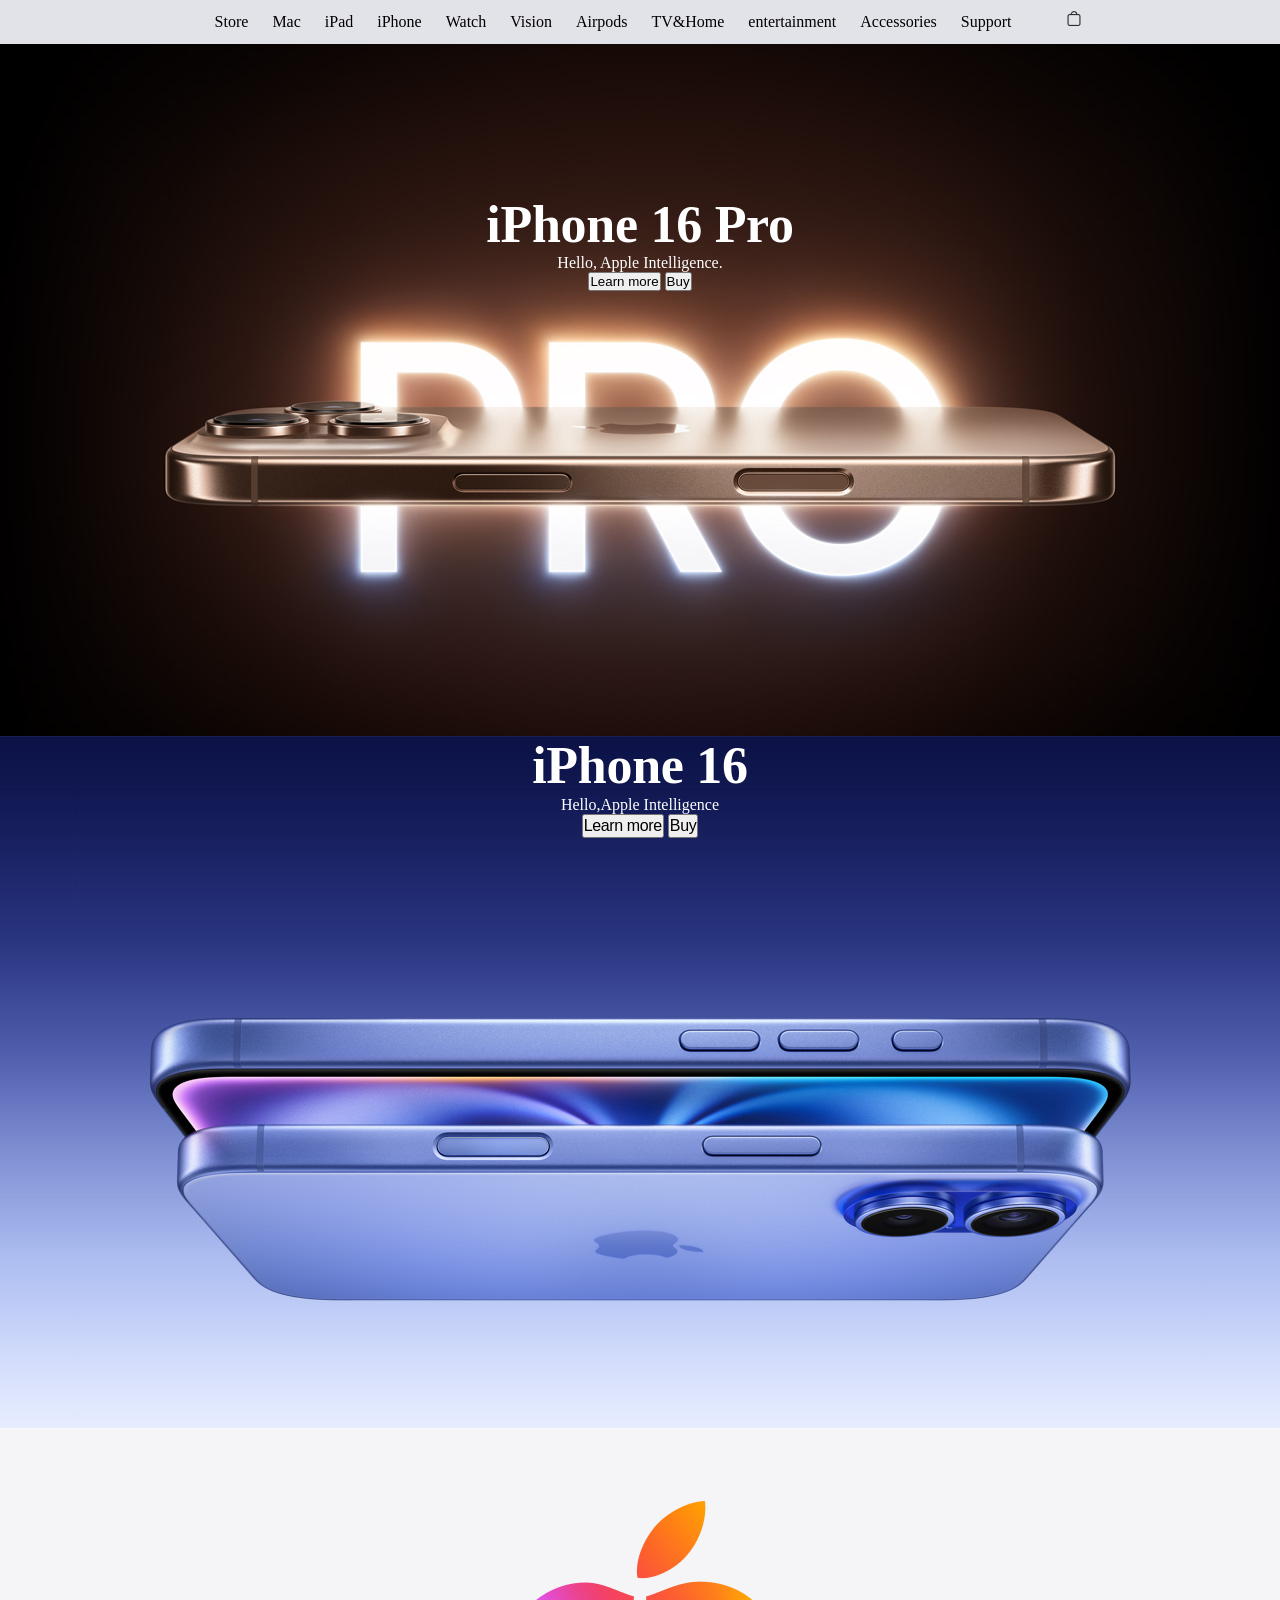
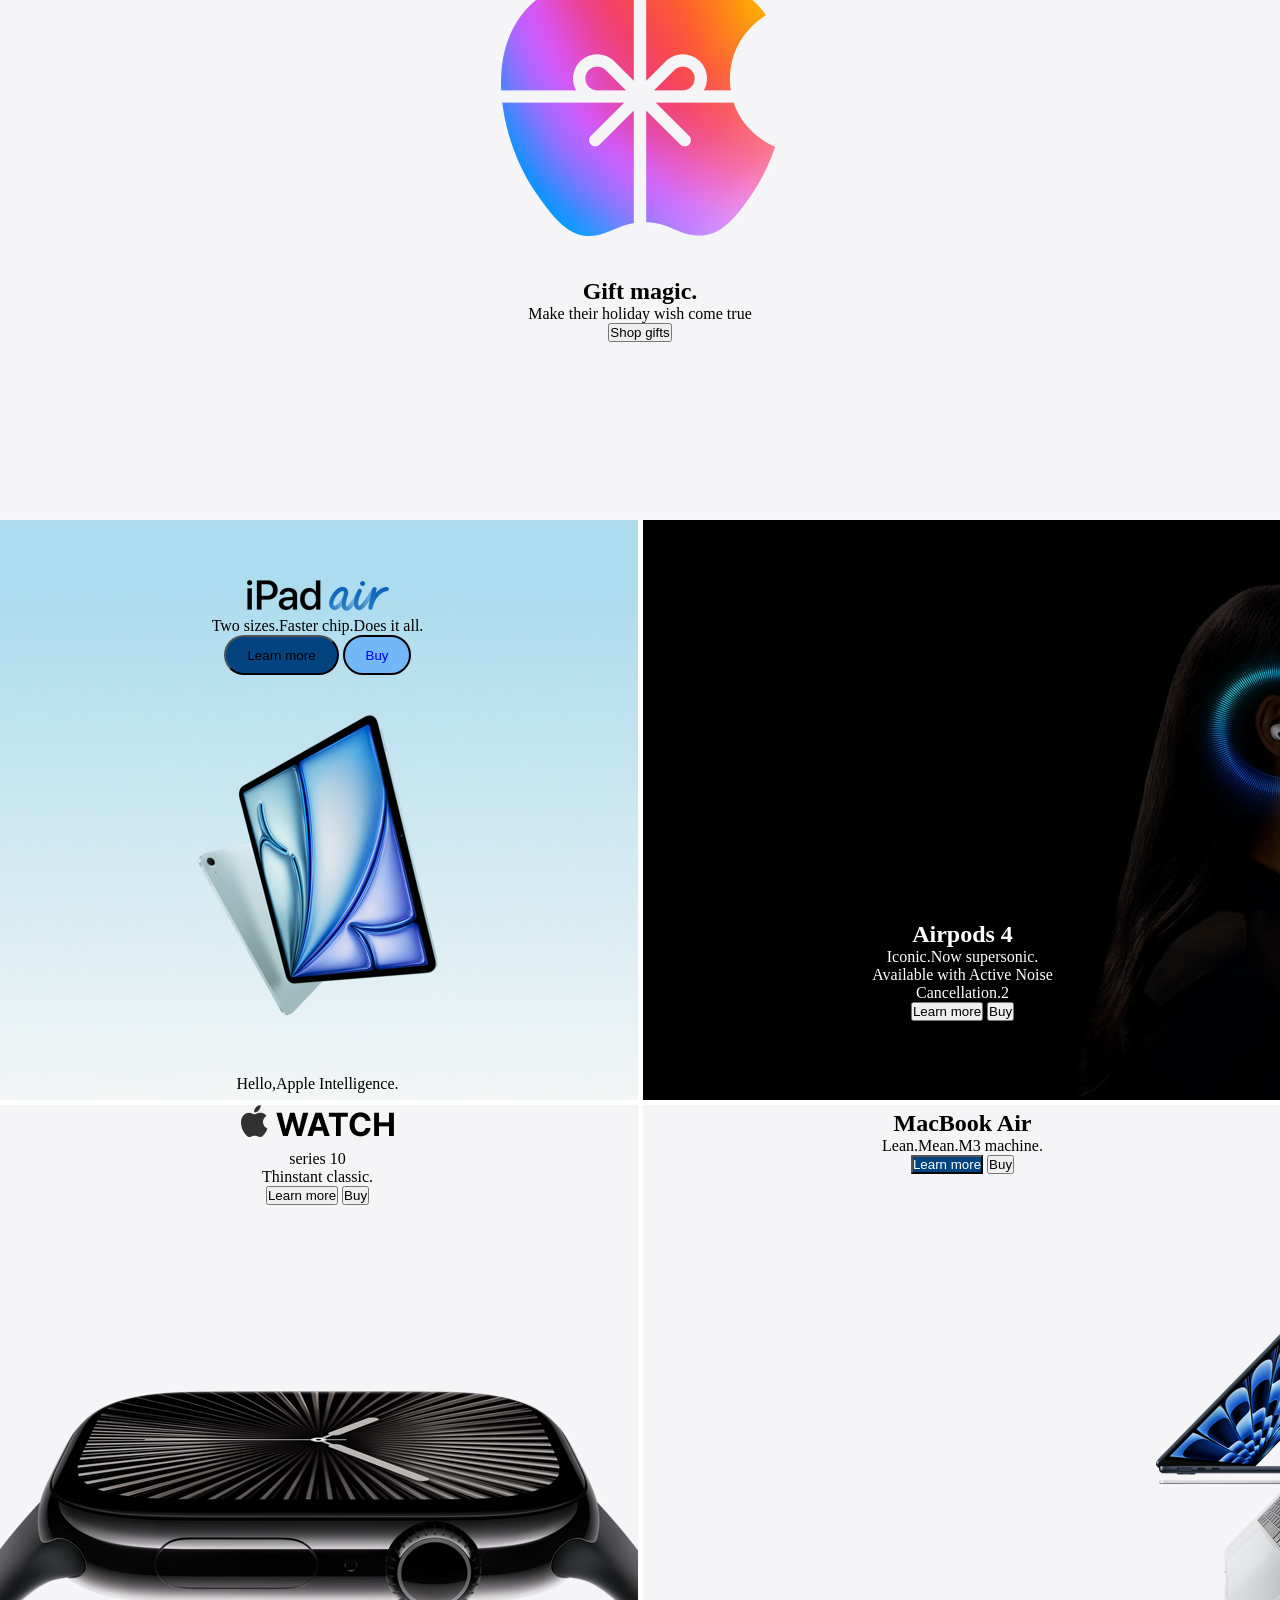
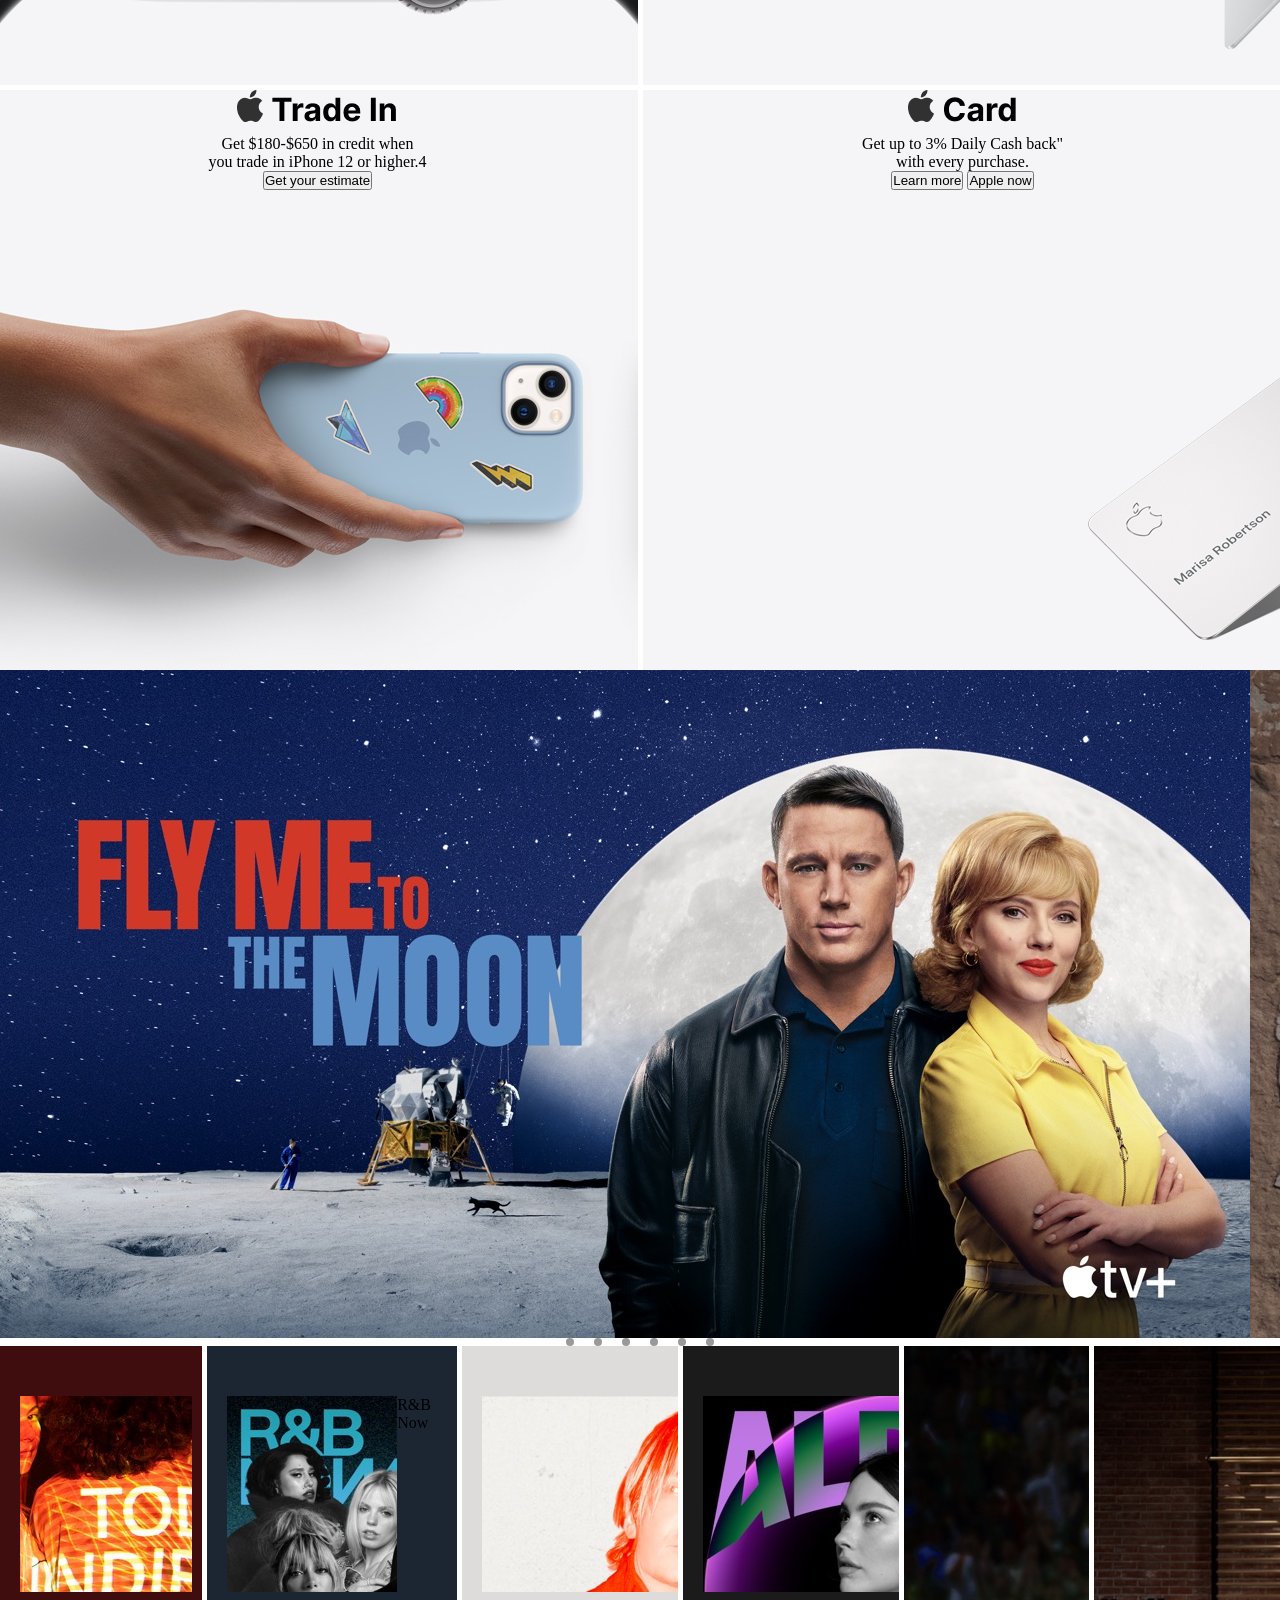
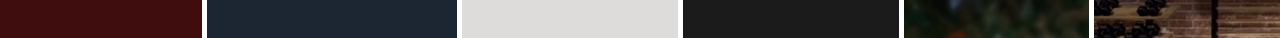
==== index1.html @ d902a966 "vrgeljlel" ====
<!doctype html>
<html lang="en">
  <head>
    <meta charset="UTF-8" />
    <meta name="viewport" content="width=device-width, initial-scale=1.0" />
    <title>Document</title>
    <link rel="stylesheet" href="style1.css" />
  </head>
  <body>
    <section class="turbo">
      <nav class="HeaderMenu">
        <ul>
          <img src=" Item → Link - Apple.png" alt="" />
        </ul>
        <ul>
          Store
        </ul>
        <ul>
          Mac
        </ul>
        <ul>
          iPad
        </ul>
        <ul>
          iPhone
        </ul>
        <ul>
          Watch
        </ul>
        <ul>
          Vision
        </ul>
        <ul>
          Airpods
        </ul>
        <ul>
          TV&Home
        </ul>
        <ul>
          entertainment
        </ul>
        <ul>
          Accessories
        </ul>
        <ul>
          Support
        </ul>
        <ul>
          <img src="Item → Button - Search apple.com.png " alt="" />
        </ul>
        <ul>
          <img src="Item.png " alt="" />
        </ul>
      </nav>
    </section>
    <section class="turbo">
      <div class="background">
        <h1 class="black">iPhone 16 Pro</h1>
        <p class="brown">Hello, Apple Intelligence.</p>
        <div class="color">
          <button class="red">Learn more</button>
          <button class="green">Buy</button>
        </div>
      </div>
    </section>
    <section class="turbo">
      <div class="frame14">
        <h1 class="frame1">iPhone 16</h1>
        <p class="frame2">Hello,Apple Intelligence</p>
        <div class="frame3">
          <button class="frame12">Learn more</button>
          <button class="frame13">Buy</button>
        </div>
      </div>
    </section>

    <section class="turbo">
      <div class="magic">
        <h1 class="small">Gift magic.</h1>
        <p class="small1">Make their holiday wish come true</p>
        <div class="button">
          <button>Shop gifts</button>
        </div>
      </div>
    </section>

    <section class="turbo">
      <div class="hero">
        <div class="ipad">
          <h1 class="ipad1"><img src=" ipad.png" alt="" /></h1>
          <p class="ipad2">Two sizes.Faster chip.Does it all.</p>
          <div class="ipad3">
            <button class="more">Learn more</button>
            <button class="buy">Buy</button>
          </div>
          <p class="Apple">Hello,Apple Intelligence.</p>
        </div>
        <div class="Air-pods4">
          <h1 class="pro1">Airpods 4</h1>
          <p class="pro2">Iconic.Now supersonic.</p>
          <p class="pro3">Available with Active Noise</p>
          <p class="pro4">Cancellation.2</p>
          <div class="pro5">
            <button class="">Learn more</button>
            <button class="">Buy</button>
          </div>
        </div>
      </div>
    </section>
    <section class="turbo">
      <div class="America">
        <div class="samsung">
          <div class="watch">
            <h1 class="watch1"><img src="watch1.png " alt="" /></h1>
            <p class="series">series 10</p>
            <p class="series1">Thinstant classic.</p>
            <div class="button">
              <button>Learn more</button>
              <button>Buy</button>
              <p class="watch3"></p>
            </div>
          </div>
        </div>
        <div class="macbook">
          <div class="macbook-air">
            <h1 class="mac11">MacBook Air</h1>
            <p class="mac12">Lean.Mean.M3 machine.</p>
            <div class="mac121">
              <button class="mac13">Learn more</button>
              <button class="mac14">Buy</button>
            </div>
          </div>
        </div>
      </div>
    </section>
    <section class="turbo">
      <div class="gold">
        <div class="trade1">
          <div class="trade-in">
            <h1 class="iphone"><img src=" Frame 3.png" alt="" /></h1>
            <p>Get $180-$650 in credit when</p>
            <p class="iphone1">you trade in iPhone 12 or higher.4</p>
            <div class="iphone12">
              <button class="iphone2">Get your estimate</button>
            </div>
          </div>
        </div>
        <div>
          <div class="cards">
            <div class="card">
              <h1 class="card1"><img src=" Frame 4.png" alt="" /></h1>
              <p class="card2">Get up to 3% Daily Cash back"</p>
              <p class="card3">with every purchase.</p>
              <div class="card45">
                <button class="card4">Learn more</button>
                <button class="card5">Apple now</button>
              </div>
            </div>
          </div>
        </div>
      </div>
    </section>
    <section class="scroll">
      <div id="items1" class="scroll-item"></div>
      <div id="items2" class="scroll-item"></div>
      <div id="items3" class="scroll-item"></div>
      <div id="items4" class="scroll-item"></div>
      <div id="items5" class="scroll-item"></div>
      <div id="items6" class="scroll-item"></div>
    </section>

    <div class="tablist">
      <a href="#items1" class="bullet"></a>
      <a href="#items2" class="bullet"></a>
      <a href="#items3" class="bullet"></a>
      <a href="#items4" class="bullet"></a>
      <a href="#items5" class="bullet"></a>
      <a href="#items6" class="bullet"></a>
    </div>

    <div class="content">
      <section class="slider">
        <div class="slider1"></div>
      </section>
      <div class="slider12">
        <div class="slider2"></div>
        <p>R&B Now</p>
      </div>
      <div class="slider13">
        <div class="slider3"></div>
      </div>
      <div class="slider14">
        <div class="slider4"></div>
      </div>
      <div class="slider15">
        <div class="slider5"></div>
      </div>
      <div class="slider6"></div>
    </div>
  </body>
  <!-- git add.-->
  <!-- git commit -m "message"-->
  <!-- git push-->
</html>
---- style1.css ----
* {
  margin: 0;
  padding: 0;
  box-sizing: border-box;
}

.background {
  background-image: url("Background.jpg");
  width: 100vw;
  height: 692px;
  color: white;
  display: flex;
  flex-direction: column;
  align-items: center;
  background-position: center;
}
.black {
  padding-top: 151px;
  font-weight: 600;
  font-size: 52px;
  letter-spacing: -0.28px;
}
.fram2 {
  font-weight: 400;
  font-size: 24px;
  line-height: 32px;
  letter-spacing: 0px;
}
.frame12 {
  font-weight: 400;
  font-size: 16px;
  line-height: 20px;
  letter-spacing: -0.37px;
}
.frame13 {
  font-size: 16px;
  line-height: 20px;
  letter-spacing: -0.37px;
  font-weight: 400;
}
.frame14 {
  background-image: url(iphone.jpg);
  width: 100vw;
  height: 692px;
  color: white;
  background-position: center;
  display: flex;
  flex-direction: column;
  align-items: center;
}
.frame1 {
  font-size: 52px;
  font-weight: 600;
  line-height: 60px;
  letter-spacing: -0.28px;
}
.frame2 {
  font-weight: 400;
}

.magic {
  background-image: url(git.jpg);
  width: 100vw;
  height: 692px;
  background-position: center;
  display: flex;
  flex-direction: column;
  align-items: center;
}
.small {
  padding-top: 450px;
}
.turbo {
  display: flex;
  justify-content: center;
}

.HeaderMenu {
  width: 100vw;
  height: 44px;
  background-color: #e2e2e9;
  display: flex;
  gap: 24px;
  justify-content: center;
  align-items: center;
}
.ipad1 {
  padding-top: 58px;
}
.ipad {
  width: 50vw;
  height: 580px;
  background-image: url(ipad.jpg);
  background-position: center;
  display: flex;
  flex-direction: column;
  align-items: center;
}
.Apple {
  padding-top: 400px;
}
.more {
  width: 115px;
  height: 40px;
  border-radius: 999px;
  background-color: #034480;
}
.buy {
  width: 68px;
  height: 40px;
  border-radius: 999px;
  color: rgb(2, 2, 237);
  border-style: solid;
  background-color: #72b7f8;
}

.hero {
  display: flex;
  gap: 5px;
}
.Air-pods4 {
  background-image: url(airpods.jpg);
  width: 50vw;
  height: 580px;
  display: flex;
  flex-direction: column;
  align-items: center;
  color: white;
}
.pro1 {
  padding-top: 401px;
}

.watch {
  width: 50vw;
  height: 580px;
  background-image: url(watch.jpg);
  background-position: center;
  display: flex;
  flex-direction: column;
  align-items: center;
}

.America {
  display: flex;
  gap: 5px;
  padding-top: 5px;
}
.macbook-air {
  background-image: url(macebook.jpg);
  height: 580px;
  padding-top: 5px;
  width: 50vw;
  display: flex;
  flex-direction: column;
  align-items: center;
}
.mac13 {
  color: white;
  background-color: #034480;
}
.trade1 {
  padding-top: 5px;
}
.trade-in {
  background-image: url(trade.jpg);
  width: 50vw;
  height: 580px;
  display: flex;
  flex-direction: column;
  align-items: center;
}

.gold {
  display: flex;
  gap: 5px;
}
.cards {
  padding-top: 5px;
}

.card {
  background-image: url(card.jpg);
  width: 50vw;
  height: 580px;
  display: flex;
  flex-direction: column;
  align-items: center;
}
.scroll {
  overflow: scroll;
  scroll-behavior: smooth;
  scrollbar-width: none;
  display: flex;
}
.scroll-item {
  min-width: 1250px;
  height: 668px;
  background-image: url("/bad-monkey.jpg");
}
#items1 {
  background-image: url("/imag1.jpg");
}
#items2 {
  background-image: url("/napoleon.jpg");
}
#items4 {
  background-image: url("/morning-show.jpg");
}
#items5 {
  background-image: url("/pressumed-innocent.jpg");
}

.tablist {
  display: flex;
  justify-content: center;
  gap: 20px;
}
.bullet {
  width: 8px;
  height: 8px;
  border-radius: 50%;
  background-color: #0c0b0b6b;
}
.slider {
  overflow: scroll;
  scroll-behavior: smooth;
  scrollbar-width: none;
  display: flex;
  padding: 10px;
}
.content {
  display: flex;
  gap: 5px;
}
.slider {
  width: 417px;
  height: 292px;
  padding-left: 20px;
  padding-top: 50px;
  background-color: rgb(64, 13, 14);
}

.slider1 {
  background-image: url("/8.jpg");
  height: 196px;
  width: 196px;
}
.slider12 {
  width: 417px;
  height: 292px;
  background-color: #1b2632;
  padding-left: 20px;
  padding-top: 50px;
  display: flex;
}
.slider2 {
  background-image: url("/1.jpg");
  width: 196px;
  height: 196px;
}
.slider13 {
  width: 417px;
  height: 292px;
  background-color: rgb(222, 219, 219);
  padding-left: 20px;
  padding-top: 50px;
}
.slider3 {
  width: 196px;
  height: 196px;
  background-image: url("/2.jpg");
}
.slider14 {
  width: 417px;
  height: 292px;
  padding-left: 20px;
  padding-top: 50px;
  background-color: rgb(28, 27, 27);
}
.slider4 {
  width: 196px;
  height: 196px;
  background-image: url("/10.jpg");
}
.slider15 {
  background-image: url("/5.jpg");
  width: 417px;
  height: 292px;
}
.slider6 {
  background-image: url("/6.jpg");
  width: 417px;
  height: 292px;
}
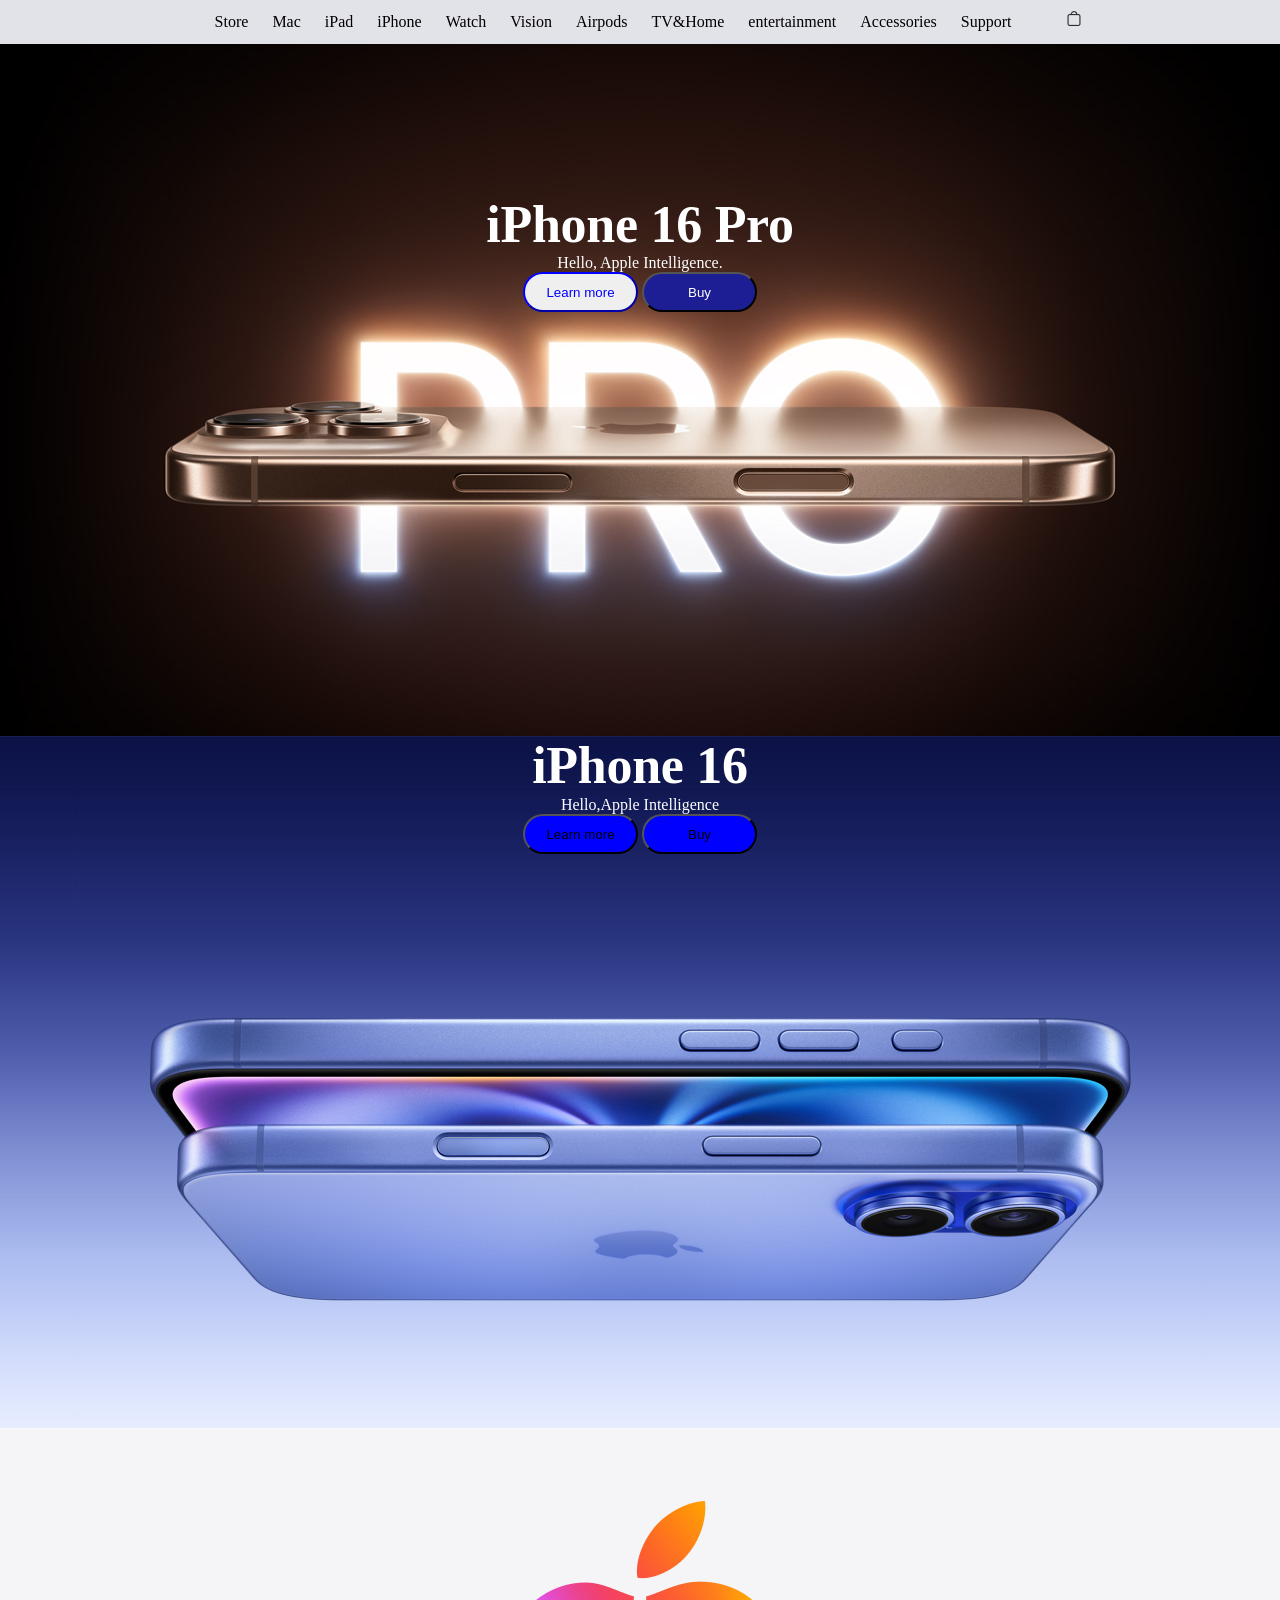
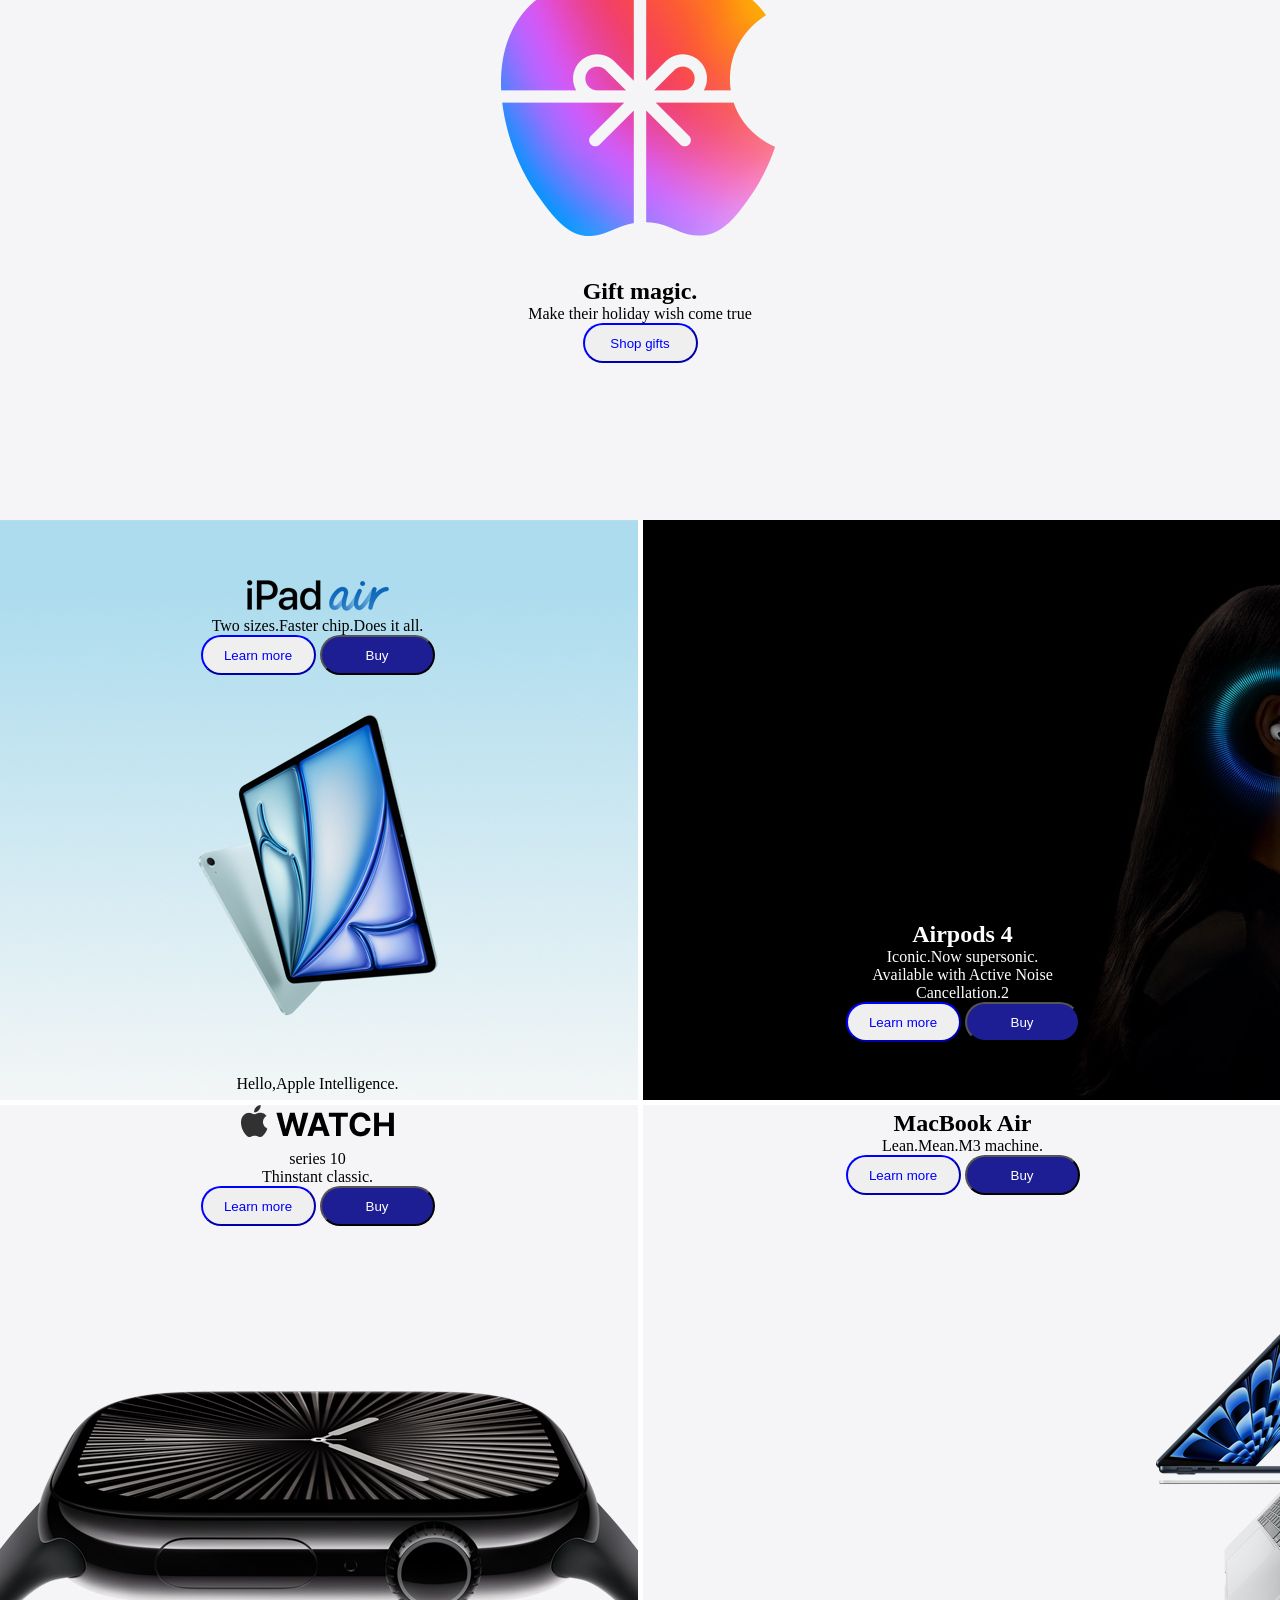
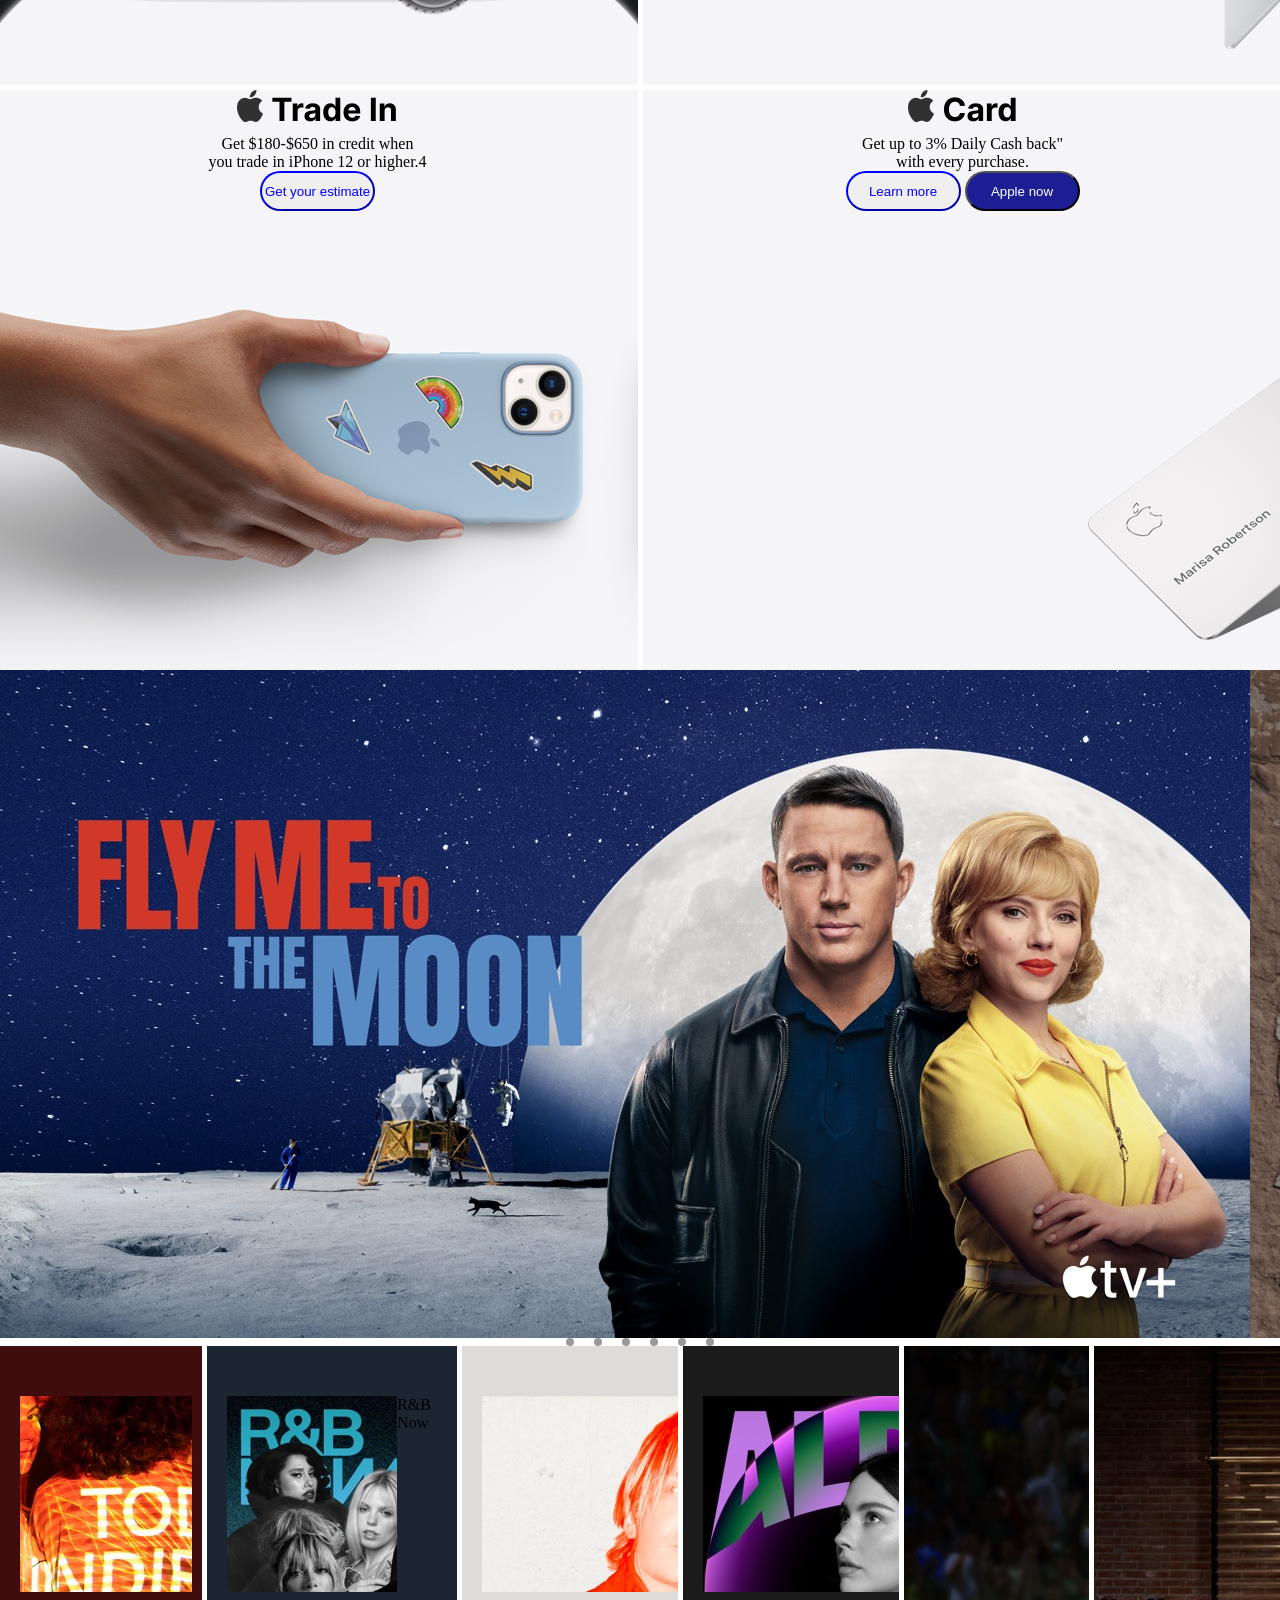
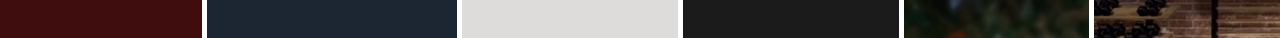
==== commit 2caa482e: "8zasvar 20" ====
--- a/index1.html
+++ b/index1.html
@@ -79,7 +79,7 @@
         <h1 class="small">Gift magic.</h1>
         <p class="small1">Make their holiday wish come true</p>
         <div class="button">
-          <button>Shop gifts</button>
+          <button class="red">Shop gifts</button>
         </div>
       </div>
     </section>
@@ -90,8 +90,8 @@
           <h1 class="ipad1"><img src=" ipad.png" alt="" /></h1>
           <p class="ipad2">Two sizes.Faster chip.Does it all.</p>
           <div class="ipad3">
-            <button class="more">Learn more</button>
-            <button class="buy">Buy</button>
+            <button class="red">Learn more</button>
+            <button class="green">Buy</button>
           </div>
           <p class="Apple">Hello,Apple Intelligence.</p>
         </div>
@@ -101,8 +101,8 @@
           <p class="pro3">Available with Active Noise</p>
           <p class="pro4">Cancellation.2</p>
           <div class="pro5">
-            <button class="">Learn more</button>
-            <button class="">Buy</button>
+            <button class="red">Learn more</button>
+            <button class="green">Buy</button>
           </div>
         </div>
       </div>
@@ -115,8 +115,8 @@
             <p class="series">series 10</p>
             <p class="series1">Thinstant classic.</p>
             <div class="button">
-              <button>Learn more</button>
-              <button>Buy</button>
+              <button class="red">Learn more</button>
+              <button class="green">Buy</button>
               <p class="watch3"></p>
             </div>
           </div>
@@ -126,8 +126,8 @@
             <h1 class="mac11">MacBook Air</h1>
             <p class="mac12">Lean.Mean.M3 machine.</p>
             <div class="mac121">
-              <button class="mac13">Learn more</button>
-              <button class="mac14">Buy</button>
+              <button class="red">Learn more</button>
+              <button class="green">Buy</button>
             </div>
           </div>
         </div>
@@ -141,7 +141,7 @@
             <p>Get $180-$650 in credit when</p>
             <p class="iphone1">you trade in iPhone 12 or higher.4</p>
             <div class="iphone12">
-              <button class="iphone2">Get your estimate</button>
+              <button class="red">Get your estimate</button>
             </div>
           </div>
         </div>
@@ -152,8 +152,8 @@
               <p class="card2">Get up to 3% Daily Cash back"</p>
               <p class="card3">with every purchase.</p>
               <div class="card45">
-                <button class="card4">Learn more</button>
-                <button class="card5">Apple now</button>
+                <button class="red">Learn more</button>
+                <button class="green">Apple now</button>
               </div>
             </div>
           </div>
--- a/style1.css
+++ b/style1.css
@@ -13,6 +13,20 @@
   flex-direction: column;
   align-items: center;
   background-position: center;
+}
+.red {
+  width: 115px;
+  height: 40px;
+  border-radius: 999px;
+  color: blue;
+  border-color: blue;
+}
+.green {
+  width: 115px;
+  height: 40px;
+  border-radius: 999px;
+  background-color: rgb(30, 30, 148);
+  color: white;
 }
 .black {
   padding-top: 151px;
@@ -27,16 +41,16 @@
   letter-spacing: 0px;
 }
 .frame12 {
-  font-weight: 400;
-  font-size: 16px;
-  line-height: 20px;
-  letter-spacing: -0.37px;
+  width: 115px;
+  height: 40px;
+  border-radius: 999px;
+  background-color: blue;
 }
 .frame13 {
-  font-size: 16px;
-  line-height: 20px;
-  letter-spacing: -0.37px;
-  font-weight: 400;
+  width: 115px;
+  height: 40px;
+  border-radius: 999px;
+  background-color: blue;
 }
 .frame14 {
   background-image: url(iphone.jpg);
@@ -106,7 +120,7 @@
   background-color: #034480;
 }
 .buy {
-  width: 68px;
+  width: 115px;
   height: 40px;
   border-radius: 999px;
   color: rgb(2, 2, 237);
